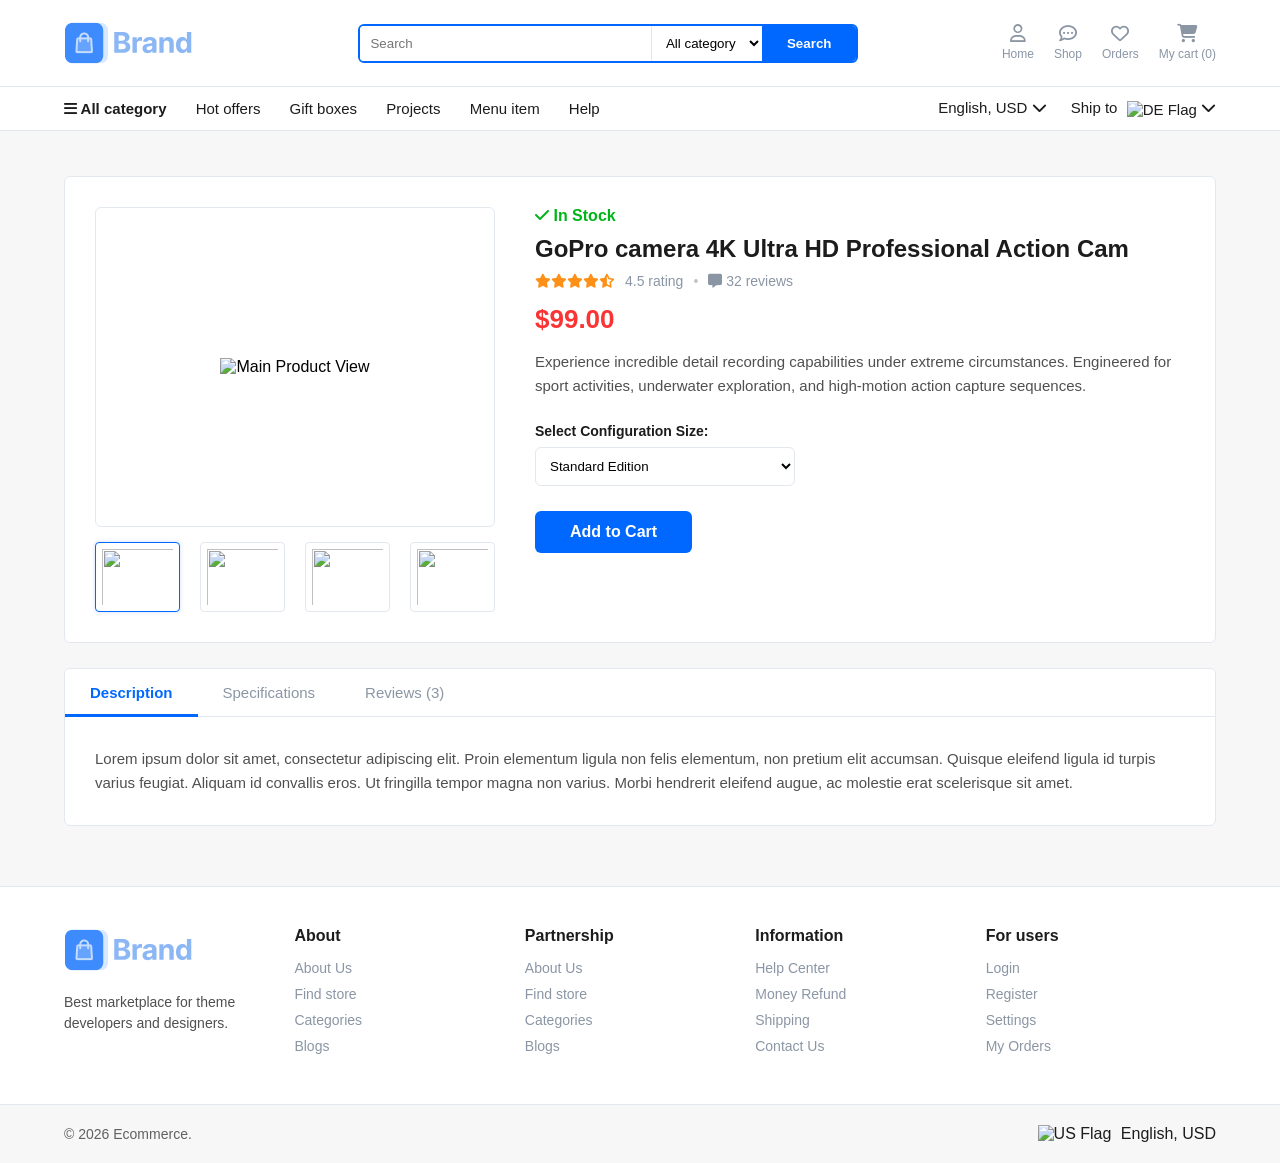
==== product-detail.html @ 44ac05b4 "Final Submission: Completed 3-Week Milestone with fully functional product sorting, countdown timer," ====
<!DOCTYPE html>
<html lang="en">
<head>
    <meta charset="UTF-8">
    <meta name="viewport" content="width=device-width, initial-scale=1.0">
    <title>e-Commerce Site - Product Details</title>
    <link rel="stylesheet" href="css/global.css">
    <link rel="stylesheet" href="css/details.css">
    <link rel="stylesheet" href="https://cdnjs.cloudflare.com/ajax/libs/font-awesome/6.4.0/css/all.min.css">
</head>
<body>

    <header class="site-header">
        <div class="header-top">
            <div class="container header-top-layout">
                <div class="logo" onclick="window.location.href='index.html'" style="cursor: pointer;">
                    <img src="pictures/logo-colored.png" alt="logo brand" onerror="this.style.display='none'; this.after('BrandLogo')">
                </div>
                
                <form class="search-container" id="searchForm">
                    <input type="text" id="searchInput" placeholder="Search">
                    <select>
                        <option>All category</option>
                    </select>
                    <button type="submit" class="search-btn">Search</button>
                </form>
                
                <div class="user-menu">
                    <div class="menu-item" onclick="window.location.href='index.html'"><i class="fa-regular fa-user"></i><span>Home</span></div>
                    <div class="menu-item" onclick="window.location.href='products.html'"><i class="fa-regular fa-comment-dots"></i><span>Shop</span></div>
                    <div class="menu-item"><i class="fa-regular fa-heart"></i><span>Orders</span></div>
                    <div class="menu-item" id="cartBtn">
                        <i class="fa-solid fa-cart-shopping"></i>
                        <span>My cart (<span id="cartCount">0</span>)</span>
                    </div>
                </div>
            </div>
        </div>

        <nav class="header-bottom">
            <div class="container header-bottom-layout">
                <div class="nav-left">
                    <a href="products.html" class="all-cat-btn"><i class="fa-solid fa-bars"></i> All category</a>
                    <a href="#">Hot offers</a>
                    <a href="#">Gift boxes</a>
                    <a href="#">Projects</a>
                    <a href="#">Menu item</a>
                    <a href="#">Help</a>
                </div>
                <div class="nav-right">
                    <span>English, USD <i class="fa-solid fa-chevron-down"></i></span>
                    <span>Ship to <img src="https://flagcdn.com/16x12/de.png" alt="DE Flag" style="margin-left: 5px; vertical-align: middle;"> <i class="fa-solid fa-chevron-down"></i></span>
                </div>
            </div>
        </nav>
    </header>

    <main class="container" style="padding: 20px 0;">
        
        <div class="detail-container">
            <div class="gallery-wrapper">
                <div class="detail-gallery">
                    <img src="https://images.unsplash.com/photo-1526170375885-4d8ecf77b99f?w=400&auto=format&fit=crop&q=80" id="mainDetailImage" alt="Main Product View">
                </div>
                <div class="thumb-strip">
                    <img src="https://images.unsplash.com/photo-1526170375885-4d8ecf77b99f?w=100&auto=format&fit=crop&q=80" class="thumb-img active-thumb" onclick="switchGalleryImage(this.src)">
                    <img src="https://images.unsplash.com/photo-1505740420928-5e560c06d30e?w=100&auto=format&fit=crop&q=80" class="thumb-img" onclick="switchGalleryImage(this.src)">
                    <img src="https://images.unsplash.com/photo-1523275335684-37898b6baf30?w=100&auto=format&fit=crop&q=80" class="thumb-img" onclick="switchGalleryImage(this.src)">
                    <img src="https://images.unsplash.com/photo-1572635196237-14b3f281503f?w=100&auto=format&fit=crop&q=80" class="thumb-img" onclick="switchGalleryImage(this.src)">
                </div>
            </div>
            
            <div class="detail-specs">
                <span class="stock-status" style="color: #00b517; font-weight: bold;"><i class="fa-solid fa-check"></i> In Stock</span>
                <h1 style="margin: 10px 0; color: var(--dark-text); font-size: 24px;">GoPro camera 4K Ultra HD Professional Action Cam</h1>
                
                <div class="rating-row">
                    <div class="stars"><i class="fa-solid fa-star"></i><i class="fa-solid fa-star"></i><i class="fa-solid fa-star"></i><i class="fa-solid fa-star"></i><i class="fa-solid fa-star-half-stroke"></i></div>
                    <span>4.5 rating</span>
                    <span class="bullet-sep">•</span>
                    <span><i class="fa-solid fa-message"></i> 32 reviews</span>
                </div>

                <h2 class="detail-price">$99.00</h2>
                <p class="detail-desc">Experience incredible detail recording capabilities under extreme circumstances. Engineered for sport activities, underwater exploration, and high-motion action capture sequences.</p>
                
                <div class="selector-group">
                    <label>Select Configuration Size:</label>
                    <select class="custom-select">
                        <option>Standard Edition</option>
                        <option>Pro Bundle (+ $20)</option>
                        <option>Extreme Creator Kit (+ $50)</option>
                    </select>
                </div>

                <button class="btn-primary" id="addToCartMainBtn" style="padding: 12px 35px; font-size: 16px;">Add to Cart</button>
            </div>
        </div>

        <div class="tabs-wrapper-block">
            <div class="tab-headers">
                <button class="tab-link active" onclick="switchTab(event, 'descriptionTab')">Description</button>
                <button class="tab-link" onclick="switchTab(event, 'specsTab')">Specifications</button>
                <button class="tab-link" onclick="switchTab(event, 'reviewsTab')">Reviews (3)</button>
            </div>

            <div id="descriptionTab" class="tab-content active-content">
                <p>Lorem ipsum dolor sit amet, consectetur adipiscing elit. Proin elementum ligula non felis elementum, non pretium elit accumsan. Quisque eleifend ligula id turpis varius feugiat. Aliquam id convallis eros. Ut fringilla tempor magna non varius. Morbi hendrerit eleifend augue, ac molestie erat scelerisque sit amet.</p>
            </div>

            <div id="specsTab" class="tab-content">
                <table class="specs-table">
                    <tr><td>Video Resolution</td><td>4K Ultra HD at 60fps</td></tr>
                    <tr><td>Sensor Technology</td><td>CMOS 12 Megapixel</td></tr>
                    <tr><td>Waterproof Depth</td><td>Up to 10 meters natively</td></tr>
                    <tr><td>Connectivity</td><td>Wi-Fi, Bluetooth, USB-C</td></tr>
                </table>
            </div>

            <div id="reviewsTab" class="tab-content">
                <div class="review-item">
                    <div class="review-user"><strong>Ali Khan</strong> <span class="review-stars">⭐⭐⭐⭐⭐</span></div>
                    <p>Amazing camera setup! Used it during my swimming trials and the output video stabilization is absolutely stellar.</p>
                </div>
                <div class="review-item">
                    <div class="review-user"><strong>Sana Ahmed</strong> <span class="review-stars">⭐⭐⭐⭐</span></div>
                    <p>Battery backup could be slightly better, but the 4K clear focus quality more than compensates for it. Worth the buy.</p>
                </div>
            </div>
        </div>

    </main>

    <footer class="site-footer">
        <div class="container footer-layout">
            <div class="footer-col">
                <div>
                    <img src="pictures/logo-colored.png" alt="logo brand" onerror="this.style.display='none'; this.after('BrandLogo')">
                </div>
                <p style="margin-top: 15px;">Best marketplace for theme developers and designers.</p>
            </div>
            <div class="footer-col">
                <h4>About</h4>
                <a href="#">About Us</a><a href="#">Find store</a><a href="#">Categories</a><a href="#">Blogs</a>
            </div>
            <div class="footer-col">
                <h4>Partnership</h4>
                <a href="#">About Us</a><a href="#">Find store</a><a href="#">Categories</a><a href="#">Blogs</a>
            </div>
            <div class="footer-col">
                <h4>Information</h4>
                <a href="#">Help Center</a><a href="#">Money Refund </a><a href="#">Shipping</a><a href="#">Contact Us</a>
            </div>
            <div class="footer-col">
                <h4>For users</h4>
                <a href="#">Login</a><a href="#">Register</a><a href="#">Settings</a><a href="#">My Orders</a>
            </div>
        </div>
    </footer>   

    <div class="sub-footer">
        <div class="container sub-footer-layout">
            <p class="copyright">© 2026 Ecommerce.</p>
            <div class="nav-right">
                <div class="dropdown-container">
                    <span class="dropdown-trigger">
                        <img src="https://flagcdn.com/16x12/us.png" alt="US Flag" style="margin-right: 5px; vertical-align: middle;"> English, USD
                    </span>
                </div>
            </div>
        </div>
    </div>

    <script src="js/main.js"></script>
</body>
</html>
---- css/global.css ----
/* --- Global Variables & Reset --- */
:root {
    --primary-blue: #0067FF;
    --dark-text: #1c1c1c;
    --gray-text: #8b96a5;
    --light-bg: #f7f7f7;
    --border-color: #e3e8ee;
    --white: #ffffff;
}

* {
    margin: 0;
    padding: 0;
    box-sizing: border-box;
    font-family: Arial, sans-serif;
}

body {
    background-color: var(--light-bg);
}

.container {
    width: 90%;
    max-width: 1200px;
    margin: 0 auto;
}

/* --- Reusable Components (Buttons & Grids) --- */
.btn-primary {
    background-color: var(--primary-blue);
    color: var(--white);
    border: none;
    padding: 10px 20px;
    border-radius: 6px;
    font-weight: bold;
    cursor: pointer;
    transition: background 0.2s ease;
}

.btn-primary:hover {
    background-color: #0056b3;
}

/* Global Grid System */
.product-grid {
    display: grid;
    grid-template-columns: repeat(auto-fill, minmax(230px, 1fr));
    gap: 20px;
    margin: 20px 0;
}

/* --- HEADER TOP ROW --- */
.header-top {
    background-color: #ffffff;
    padding: 20px 0;
    border-bottom: 1px solid var(--border-color);
}

.header-top-layout {
    display: flex;
    justify-content: space-between;
    align-items: center;
}

.logo {
    font-size: 24px;
    font-weight: bold;
    display: flex;
    align-items: center;
}

/* Search Bar Styling */
.search-container {
    display: flex;
    border: 2px solid var(--primary-blue);
    border-radius: 6px;
    overflow: hidden;
    width: 500px;
}

.search-container input {
    flex: 1;
    border: none;
    padding: 10px;
    outline: none;
}

.search-container select {
    border: none;
    border-left: 1px solid var(--border-color);
    padding: 0 10px;
    background: #fff;
    outline: none;
    cursor: pointer;
}

.search-btn {
    background-color: var(--primary-blue);
    color: white;
    border: none;
    padding: 0 25px;
    font-weight: bold;
    cursor: pointer;
}

/* User Profile/Cart Icons */
.user-menu {
    display: flex;
    gap: 20px;
}

.menu-item {
    display: flex;
    flex-direction: column;
    align-items: center;
    font-size: 12px;
    color: var(--gray-text);
    cursor: pointer;
}

.menu-item i {
    font-size: 18px;
    margin-bottom: 4px;
}

/* --- HEADER BOTTOM ROW (Nav Bar) --- */
.header-bottom {
    background-color: #ffffff;
    border-bottom: 1px solid var(--border-color);
    padding: 12px 0;
}

.header-bottom-layout {
    display: flex;
    justify-content: space-between;
    align-items: center;
    font-size: 15px;
}

.nav-left a {
    text-decoration: none;
    color: var(--dark-text);
    margin-right: 25px;
    font-weight: 500;
}

.nav-left .all-cat-btn {
    font-weight: bold;
}

.nav-right span {
    margin-left: 20px;
    color: var(--dark-text);
    cursor: pointer;
}

/* --- FOOTER STYLING --- */
.site-footer {
    background-color: #ffffff;
    padding: 40px 0;
    border-top: 1px solid var(--border-color);
    margin-top: 40px;
}

.footer-layout {
    display: flex;
    justify-content: space-between;
}

.footer-col {
    width: 22%;
}

.footer-col h4 {
    color: var(--dark-text);
    margin-bottom: 15px;
    font-size: 16px;
}

.footer-col a {
    display: block;
    color: var(--gray-text);
    text-decoration: none;
    margin-bottom: 10px;
    font-size: 14px;
}

.footer-col p {
    color: #505050;
    font-size: 14px;
    line-height: 1.5;
}

.footer-col a:hover {
    color: var(--primary-blue);
}

/*--- SUB-FOOTER ---*/
.sub-footer {
    background-color: #f7f7f7;
    padding: 20px 0;
    border-top: 1px solid var(--border-color);
}

.sub-footer-layout {
    display: flex;
    justify-content: space-between;
    align-items: center;
}

.copyright {
    font-size: 14px;
    color: #606060;
}
---- css/details.css ----
/* --- TOP BLOCK VIEW CONSTRAINTS --- */
.detail-container {
    background-color: var(--white);
    border: 1px solid var(--border-color);
    border-radius: 6px;
    margin-top: 25px;
    padding: 30px;
    display: flex;
    gap: 40px;
}

.gallery-wrapper {
    width: 400px;
    display: flex;
    flex-direction: column;
    gap: 15px;
}

.detail-gallery {
    border: 1px solid var(--border-color);
    border-radius: 6px;
    padding: 20px;
    display: flex;
    justify-content: center;
    align-items: center;
    height: 320px;
    background-color: #ffffff;
}

.detail-gallery img {
    max-height: 100%;
    max-width: 100%;
    object-fit: contain;
}

/* Thumbnail Strip Style Elements */
.thumb-strip {
    display: flex;
    gap: 10px;
    justify-content: space-between;
}

.thumb-img {
    width: 85px;
    height: 70px;
    border: 1px solid var(--border-color);
    border-radius: 4px;
    padding: 6px;
    cursor: pointer;
    object-fit: contain;
    background-color: #ffffff;
    transition: border-color 0.2s ease;
}

.thumb-img:hover, .thumb-img.active-thumb {
    border-color: var(--primary-blue);
    box-shadow: 0 0 4px rgba(0,103,255,0.2);
}

/* Info Elements Styling Layout */
.detail-specs {
    flex: 1;
}

.rating-row {
    display: flex;
    align-items: center;
    gap: 10px;
    font-size: 14px;
    color: var(--gray-text);
    margin-bottom: 15px;
}

.stars {
    color: #ff9017;
}

.bullet-sep {
    color: #bdc3c7;
}

.detail-price {
    color: #fa3434;
    font-size: 26px;
    margin-bottom: 15px;
    font-weight: bold;
}

.detail-desc {
    color: #505050;
    line-height: 1.6;
    font-size: 15px;
    margin-bottom: 25px;
}

.selector-group {
    margin-bottom: 25px;
}

.selector-group label {
    font-size: 14px;
    font-weight: bold;
    color: var(--dark-text);
    display: block;
    margin-bottom: 8px;
}

.custom-select {
    width: 260px;
    padding: 10px;
    border: 1px solid var(--border-color);
    border-radius: 6px;
    background-color: #ffffff;
    outline: none;
    cursor: pointer;
}

/* --- FEATURE 2: BOTTOM MULTI-TABBED CONTROLS --- */
.tabs-wrapper-block {
    background-color: var(--white);
    border: 1px solid var(--border-color);
    border-radius: 6px;
    margin-top: 25px;
    overflow: hidden;
}

.tab-headers {
    background-color: #ffffff;
    border-bottom: 1px solid var(--border-color);
    display: flex;
}

.tab-link {
    background: none;
    border: none;
    outline: none;
    padding: 15px 25px;
    font-size: 15px;
    font-weight: 500;
    color: var(--gray-text);
    cursor: pointer;
    position: relative;
    transition: color 0.2s ease;
}

.tab-link:hover, .tab-link.active {
    color: var(--primary-blue);
    font-weight: bold;
}

.tab-link.active::after {
    content: '';
    position: absolute;
    bottom: -1px;
    left: 0;
    width: 100%;
    height: 3px;
    background-color: var(--primary-blue);
}

.tab-content {
    padding: 30px;
    display: none; /* Initial hidden default constraint status state */
    color: #505050;
    line-height: 1.6;
    font-size: 15px;
}

.tab-content.active-content {
    display: block;
}

/* Internal Tech Data Table Formatting */
.specs-table {
    width: 100%;
    max-width: 600px;
    border-collapse: collapse;
}

.specs-table td {
    padding: 12px;
    border-bottom: 1px solid var(--border-color);
}

.specs-table td:first-child {
    font-weight: bold;
    color: var(--dark-text);
    width: 200px;
}

/* Reviews Internal List Layout items */
.review-item {
    border-bottom: 1px solid var(--border-color);
    padding: 15px 0;
}

.review-item:last-child {
    border-bottom: none;
    padding-bottom: 0;
}

.review-user {
    display: flex;
    justify-content: space-between;
    font-size: 14px;
    margin-bottom: 6px;
}
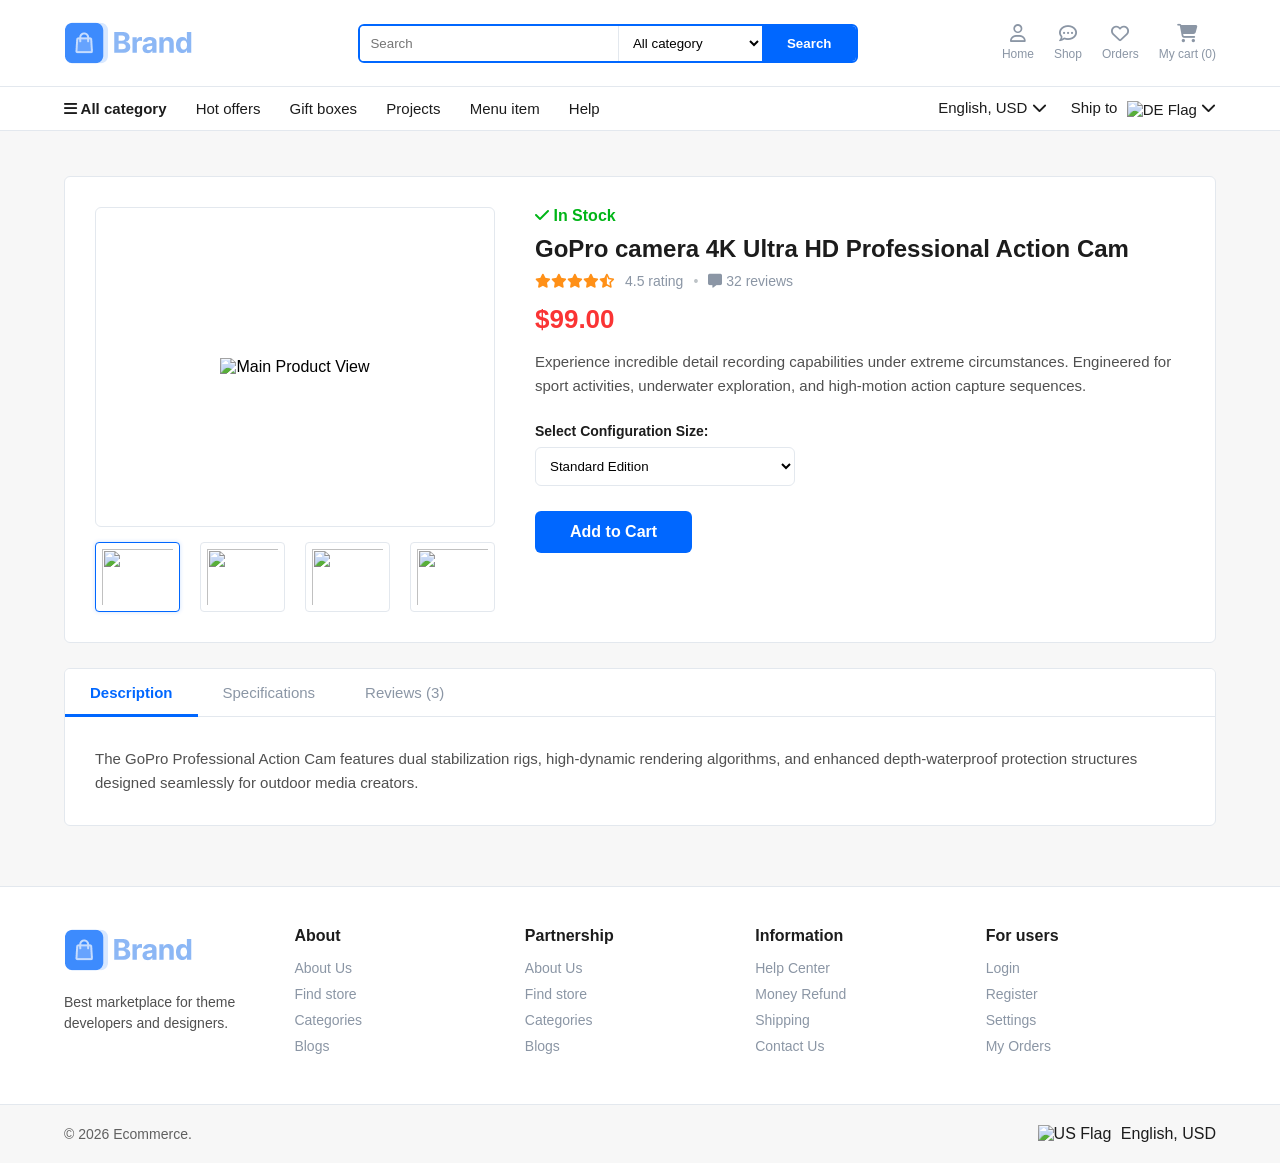
==== commit 7edeb1d7: "Finalized completely connected HTML template node fields" ====
--- a/product-detail.html
+++ b/product-detail.html
@@ -19,8 +19,11 @@
                 
                 <form class="search-container" id="searchForm">
                     <input type="text" id="searchInput" placeholder="Search">
-                    <select>
-                        <option>All category</option>
+                    <select id="headerCategorySelect">
+                        <option value="All">All category</option>
+                        <option value="Electronics">Electronics</option>
+                        <option value="Accessories">Mobile accessory</option>
+                        <option value="Computers">Computers</option>
                     </select>
                     <button type="submit" class="search-btn">Search</button>
                 </form>
@@ -105,7 +108,7 @@
             </div>
 
             <div id="descriptionTab" class="tab-content active-content">
-                <p>Lorem ipsum dolor sit amet, consectetur adipiscing elit. Proin elementum ligula non felis elementum, non pretium elit accumsan. Quisque eleifend ligula id turpis varius feugiat. Aliquam id convallis eros. Ut fringilla tempor magna non varius. Morbi hendrerit eleifend augue, ac molestie erat scelerisque sit amet.</p>
+                <p>The GoPro Professional Action Cam features dual stabilization rigs, high-dynamic rendering algorithms, and enhanced depth-waterproof protection structures designed seamlessly for outdoor media creators.</p>
             </div>
 
             <div id="specsTab" class="tab-content">
